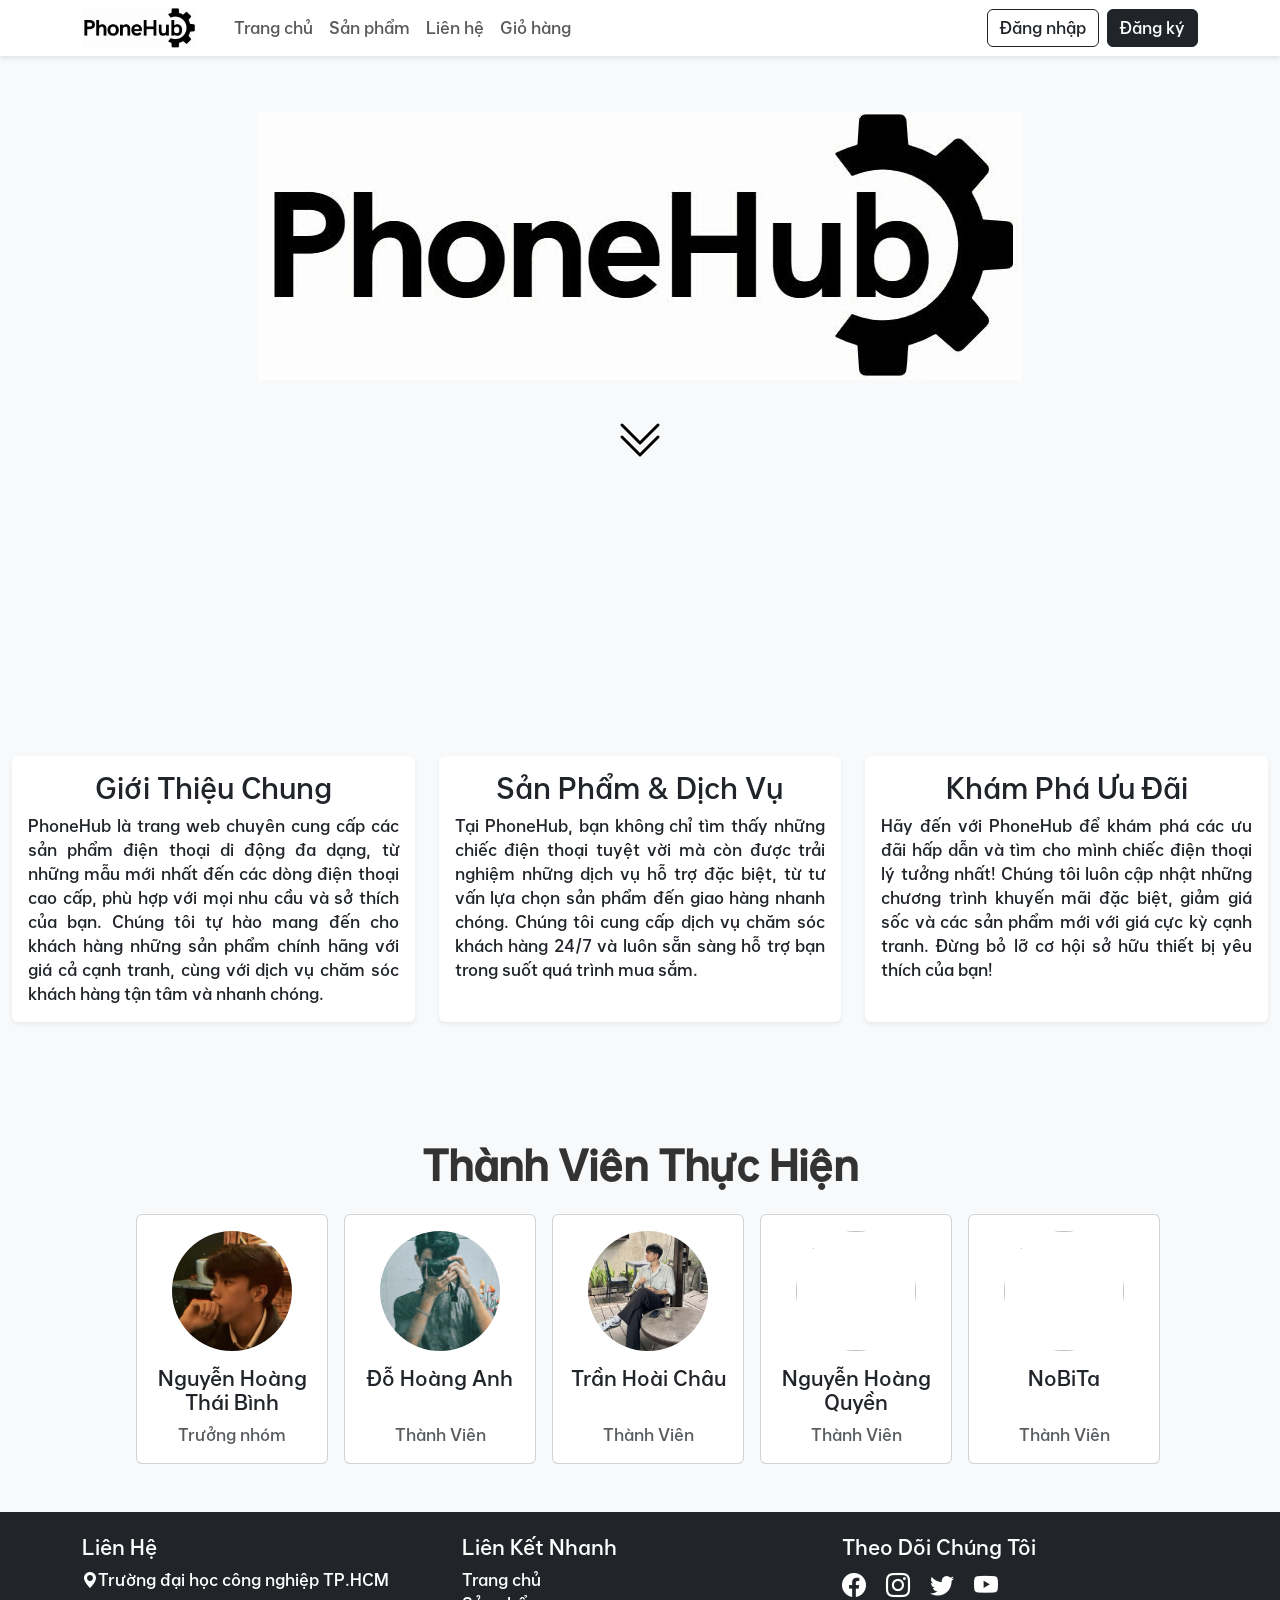
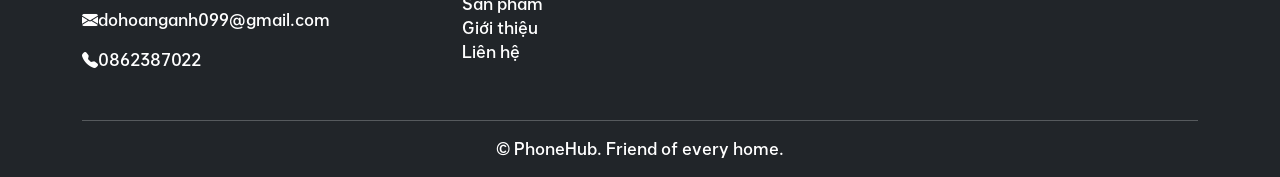
==== pages/about.html @ 8ec34dbb "about" ====
<!DOCTYPE html>
<html lang="en">
<head>
  <meta charset="UTF-8">
  <meta name="viewport" content="width=device-width, initial-scale=1.0">
  <link rel="stylesheet" href="../assets/css/bootstrap.css">
  <link rel="stylesheet" href="../assets/css/bootstrap.min.css">
  <link href="https://cdn.jsdelivr.net/npm/bootstrap-icons@1.10.5/font/bootstrap-icons.css" rel="stylesheet">
  <title>PhoneHub</title>
  <style>
  

    .logo {
      width: 100px;
    }

    .main-content {
      display: flex;
      flex-direction: column;
      align-items: center;
      justify-content: center;
    }

    .phone-icon {
      max-width: 100%;
      height: auto;
      animation: riseUp 0.8s ease-out forwards;
    }

    .j {
      margin-bottom: 15rem;
      margin-top: 4rem;
    }

    @keyframes riseUp {
      0% {
        transform: translateY(30px);
        opacity: 0;
      }
      100% {
        transform: translateY(0);
        opacity: 1;
      }
    }

    @keyframes bounce {
      0%, 100% {
        transform: translateY(0);
      }
      50% {
        transform: translateY(10px);
      }
    }
    .scroll-down-arrow {
      text-align: center;
      font-size: 3rem;
      color: #000;
      animation: bounce 2s infinite, arrowPulse 1.5s ease-out infinite;
      margin-top: 1rem;
      cursor: pointer;
    }

    .scroll-down-arrow svg {
      width: 48px;
      height: 48px;
      transition: transform 0.3s ease-in-out;
    }


    .scroll-down-arrow.hide {
      display: none;
    }

    .text-justify {
      text-align: justify;
    }
    @font-face {
        font-family: "OPPOSans-VN-Medium";
        src: url("/assets/fonts/OPPOSans-VN-Medium.otf") format("opentype");
      }

      body {
        background-color: #f8f9fa;
        color: #333;
        font-family: "OPPOSans-VN-Medium", sans-serif;
      }
      .navbar {
        background-color: #fff;
        box-shadow: 0 2px 5px rgba(0, 0, 0, 0.1);
      }
      .cart-table img {
        width: 50px;
        height: 50px;
        object-fit: cover;
        margin-right: 10px;
      }
      .quantity-control {
        display: flex;
        align-items: center;
        gap: 5px;
      }
  </style>
</head>
<body>
   <!-- Navbar -->
   <nav class="navbar navbar-expand-lg fixed-top">
    <div class="container">
      <div class="nav-logo">
        <img
          src="/assets/images/index_img/logo_3.jpg"
          alt=""
          style="height: 40px; margin-right: 30px"
        />
      </div>
      <button
        class="navbar-toggler"
        type="button"
        data-bs-toggle="collapse"
        data-bs-target="#navbarNav"
      >
        <span class="navbar-toggler-icon"></span>
      </button>
      <div class="collapse navbar-collapse" id="navbarNav">
        <ul class="navbar-nav me-auto">
          <li class="nav-item">
            <a class="nav-link" href="#home">Trang chủ</a>
          </li>
          <li class="nav-item">
            <a class="nav-link" href="#products">Sản phẩm</a>
          </li>
          <li class="nav-item">
            <a class="nav-link" href="#contact">Liên hệ</a>
          </li>
          <li class="nav-item">
            <a class="nav-link" href="#cart">Giỏ hàng</a>
          </li>
        </ul>
        <div class="d-flex">
          <a href="#login" class="btn btn-outline-dark me-2">Đăng nhập</a>
          <a href="#register" class="btn btn-dark">Đăng ký</a>
        </div>
      </div>
    </div>
  </nav>
  <!-- Main content -->
  <div class="j">
    <div class="container-fluid main-content mt-5 pt-lg-5 ">
      <img src="../assets/images/login_re/z6409560198450_79aa8f64002ce1b005a5c7f999adcd0d.jpg" alt="" class="phone-icon">
      <div class="scroll-down-arrow" id="scrollArrow">
        <svg xmlns="http://www.w3.org/2000/svg" width="48" height="48" fill="currentColor" class="bi bi-chevron-double-down" viewBox="0 0 16 16">
          <path fill-rule="evenodd" d="M1.646 3.646a.5.5 0 0 1 .708 0L8 9.293l5.646-5.647a.5.5 0 0 1 .708.708l-6 6a.5.5 0 0 1-.708 0l-6-6a.5.5 0 0 1 0-.708z"/>
          <path fill-rule="evenodd" d="M1.646 7.646a.5.5 0 0 1 .708 0L8 13.293l5.646-5.647a.5.5 0 0 1 .708.708l-6 6a.5.5 0 0 1-.708 0l-6-6a.5.5 0 0 1 0-.708z"/>
        </svg>
      </div>
    </div>
  </div>
  <!-- nd -->
  <div class="container-fluid mt-5 pt-lg-5">
    <div class="row">
      <!-- Cột 1 -->
      <div class="col-lg-4 col-md-6 mb-4">
        <div class="card h-100 border-0 shadow-sm">
          <div class="card-body">
            <h3 class="card-title text-center">Giới Thiệu Chung</h3>
            <p class="card-text text-justify">
              PhoneHub là trang web chuyên cung cấp các sản phẩm điện thoại di động đa dạng, từ những mẫu mới nhất đến các dòng điện thoại cao cấp, phù hợp với mọi nhu cầu và sở thích của bạn. Chúng tôi tự hào mang đến cho khách hàng những sản phẩm chính hãng với giá cả cạnh tranh, cùng với dịch vụ chăm sóc khách hàng tận tâm và nhanh chóng.
            </p>
          </div>
        </div>
      </div>

      <!-- Cột 2 -->
      <div class="col-lg-4 col-md-6 mb-4">
        <div class="card h-100 border-0 shadow-sm">
          <div class="card-body">
            <h3 class="card-title text-center">Sản Phẩm & Dịch Vụ</h3>
            <p class="card-text text-justify">
              Tại PhoneHub, bạn không chỉ tìm thấy những chiếc điện thoại tuyệt vời mà còn được trải nghiệm những dịch vụ hỗ trợ đặc biệt, từ tư vấn lựa chọn sản phẩm đến giao hàng nhanh chóng. Chúng tôi cung cấp dịch vụ chăm sóc khách hàng 24/7 và luôn sẵn sàng hỗ trợ bạn trong suốt quá trình mua sắm.
            </p>
          </div>
        </div>
      </div>

      <!-- Cột 3 -->
      <div class="col-lg-4 col-md-6 mb-4">
        <div class="card h-100 border-0 shadow-sm">
          <div class="card-body">
            <h3 class="card-title text-center">Khám Phá Ưu Đãi</h3>
            <p class="card-text text-justify">
              Hãy đến với PhoneHub để khám phá các ưu đãi hấp dẫn và tìm cho mình chiếc điện thoại lý tưởng nhất! Chúng tôi luôn cập nhật những chương trình khuyến mãi đặc biệt, giảm giá sốc và các sản phẩm mới với giá cực kỳ cạnh tranh. Đừng bỏ lỡ cơ hội sở hữu thiết bị yêu thích của bạn!
            </p>
          </div>
        </div>
      </div>
    </div>
  </div>
  <!-- Thành viên thực hiện -->
  <div class="container-fluid mt-5 pt-lg-5">
    <div class="card-title">
      <h1 class="text-center fw-bold">Thành Viên Thực Hiện</h1>
    </div>
    <div class="row-cols-5 d-flex justify-content-center mt-4">
      <div class="card text-center g-3 ms-3" style="width: 12rem;">
        <img src="../assets/images/about/Screenshot 2025-04-13 234336.png" class="card-img-top rounded-circle mx-auto mt-3 ml-4" alt="Ảnh thành viên" style="width: 120px; height: 120px; object-fit: cover;">
        <div class="card-body">
          <h5 class="card-title">Nguyễn Hoàng Thái Bình</h5>
          <p class="card-text text-muted">Trưởng nhóm</p>
        </div>
      </div>
      <div class="card text-center g-3 ms-3" style="width: 12rem;">
        <img src="../assets/images/about/z6502303435304_b4539070106885488aa21a14ff4f22b6.jpg" class="card-img-top rounded-circle mx-auto mt-3" alt="Ảnh thành viên" style="width: 120px; height: 120px; object-fit: cover;">
        <div class="card-body">
          <h5 class="card-title">Đỗ Hoàng Anh</h5>
          <p class="card-text text-muted" style="margin-top: 32px;">Thành Viên</p>
        </div>
      </div>
      <div class="card text-center g-3 ms-3" style="width: 12rem;">
        <img src="../assets/images/about/image.png" class="card-img-top rounded-circle mx-auto mt-3" alt="Ảnh thành viên" style="width: 120px; height: 120px; object-fit: cover;">
        <div class="card-body">
          <h5 class="card-title">Trần Hoài Châu</h5>
          <p class="card-text text-muted" style="margin-top: 32px;">Thành Viên</p>
        </div>
      </div>
      <div class="card text-center g-3 ms-3" style="width: 12rem;">
        <img src="https://via.placeholder.com/150" class="card-img-top rounded-circle mx-auto mt-3" alt="" style="width: 120px; height: 120px; object-fit: cover;">
        <div class="card-body">
          <h5 class="card-title">Nguyễn Hoàng Quyền</h5>
          <p class="card-text text-muted">Thành Viên</p>
        </div>
      </div>
      <div class="card text-center g-3 ms-3" style="width: 12rem;">
        <img src="https://via.placeholder.com/150" class="card-img-top rounded-circle mx-auto mt-3" alt="" style="width: 120px; height: 120px; object-fit: cover;">
        <div class="card-body">
          <h5 class="card-title">NoBiTa</h5>
          <p class="card-text text-muted" style="margin-top: 32px;">Thành Viên</p>
        </div>
      </div>
    </div>
  </div>

  <!-- Script để ẩn/hiện mũi tên khi scroll -->
  <script>
    const scrollArrow = document.getElementById("scrollArrow");

    window.addEventListener("scroll", () => {
      if (window.scrollY > 50) {
        scrollArrow.classList.add("hide");
      } else {
        scrollArrow.classList.remove("hide");
      }
    });
  </script>
  <!-- Footer -->
<footer class="bg-dark text-white mt-5 pt-4 pb-3">
  <div class="container">
    <div class="row">
      <!-- Liên hệ -->
      <div class="col-md-4 mb-3">
        <h5>Liên Hệ</h5>
        <p><i class="bi bi-geo-alt-fill"></i>Trường đại học công nghiệp TP.HCM</p>
        <p><i class="bi bi-envelope-fill"></i>dohoanganh099@gmail.com</p>
        <p><i class="bi bi-telephone-fill"></i>0862387022</p>
      </div>

      <!-- Liên kết nhanh -->
      <div class="col-md-4 mb-3">
        <h5>Liên Kết Nhanh</h5>
        <ul class="list-unstyled">
          <li><a href="#" class="text-white text-decoration-none">Trang chủ</a></li>
          <li><a href="#" class="text-white text-decoration-none">Sản phẩm</a></li>
          <li><a href="#" class="text-white text-decoration-none">Giới thiệu</a></li>
          <li><a href="#" class="text-white text-decoration-none">Liên hệ</a></li>
        </ul>
      </div>

      <!-- Mạng xã hội -->
      <div class="col-md-4 mb-3">
        <h5>Theo Dõi Chúng Tôi</h5>
        <a href="#" class="text-white me-3 fs-4"><i class="bi bi-facebook"></i></a>
        <a href="#" class="text-white me-3 fs-4"><i class="bi bi-instagram"></i></a>
        <a href="#" class="text-white me-3 fs-4"><i class="bi bi-twitter"></i></a>
        <a href="#" class="text-white fs-4"><i class="bi bi-youtube"></i></a>
      </div>
    </div>

    <hr class="border-light">

    <div class="text-center">
      &copy; PhoneHub. Friend of every home.
    </div>
  </div>
</footer>

 
</body>
</html>
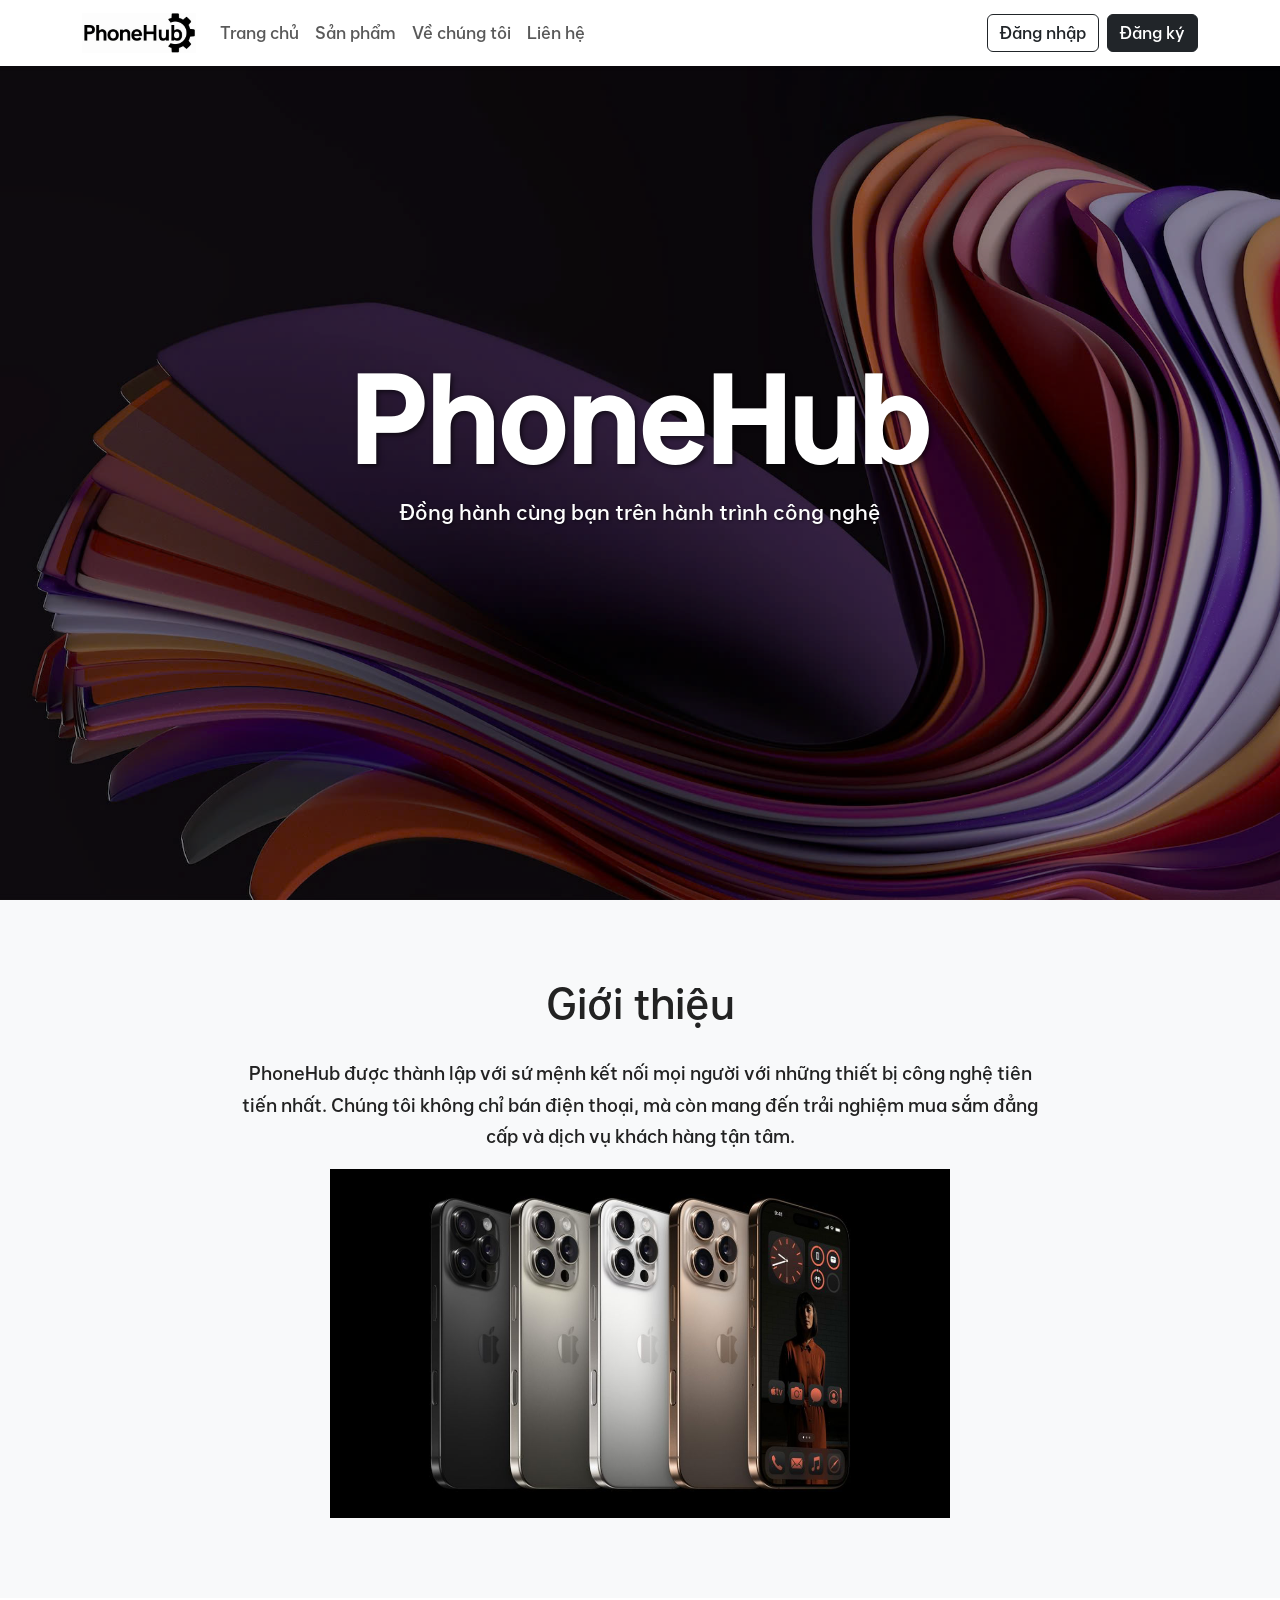
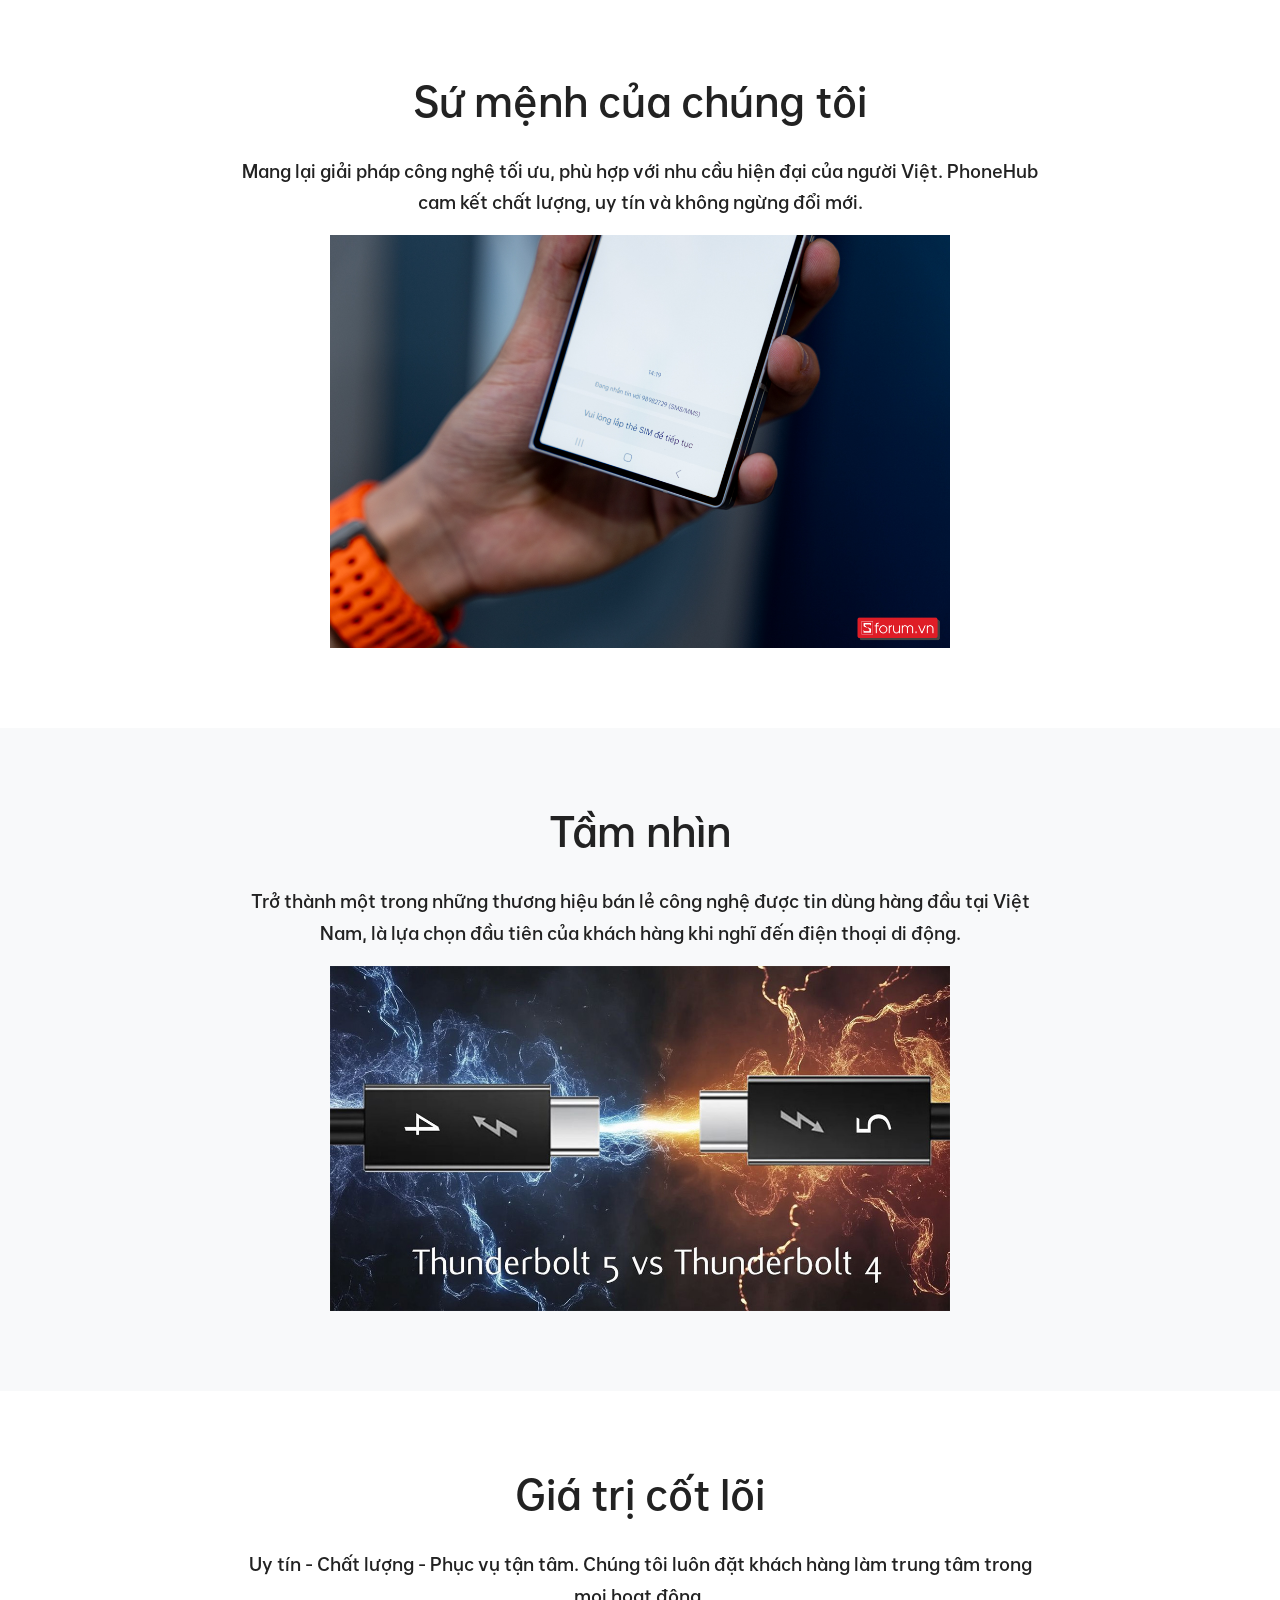
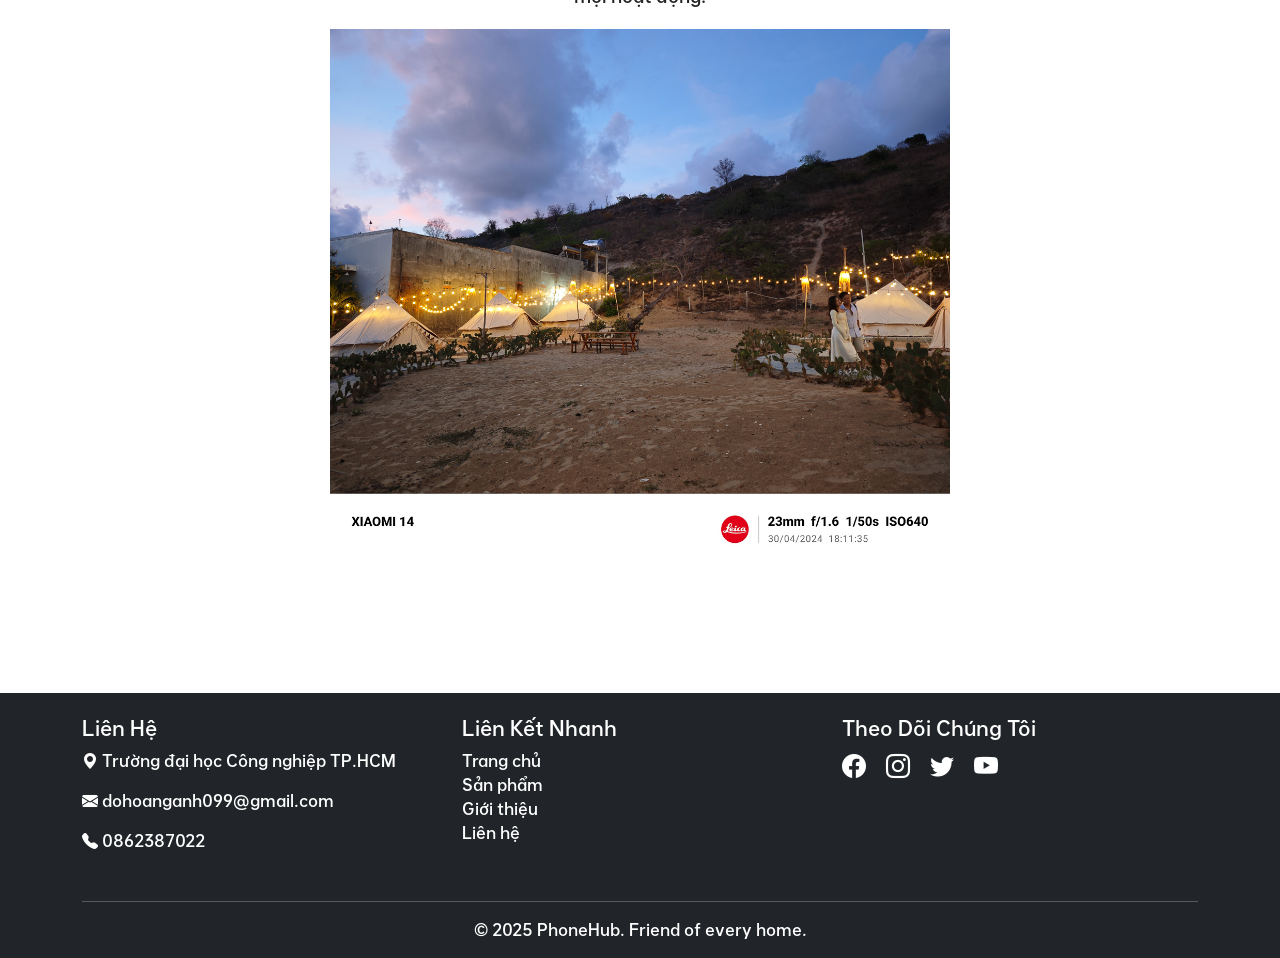
==== commit 69dbff44: "about" ====
--- a/pages/about.html
+++ b/pages/about.html
@@ -1,296 +1,175 @@
 <!DOCTYPE html>
 <html lang="en">
-<head>
-  <meta charset="UTF-8">
-  <meta name="viewport" content="width=device-width, initial-scale=1.0">
-  <link rel="stylesheet" href="../assets/css/bootstrap.css">
-  <link rel="stylesheet" href="../assets/css/bootstrap.min.css">
-  <link href="https://cdn.jsdelivr.net/npm/bootstrap-icons@1.10.5/font/bootstrap-icons.css" rel="stylesheet">
-  <title>PhoneHub</title>
-  <style>
-  
-
-    .logo {
-      width: 100px;
-    }
-
-    .main-content {
-      display: flex;
-      flex-direction: column;
-      align-items: center;
-      justify-content: center;
-    }
-
-    .phone-icon {
-      max-width: 100%;
-      height: auto;
-      animation: riseUp 0.8s ease-out forwards;
-    }
-
-    .j {
-      margin-bottom: 15rem;
-      margin-top: 4rem;
-    }
-
-    @keyframes riseUp {
-      0% {
-        transform: translateY(30px);
-        opacity: 0;
-      }
-      100% {
-        transform: translateY(0);
-        opacity: 1;
-      }
-    }
-
-    @keyframes bounce {
-      0%, 100% {
-        transform: translateY(0);
-      }
-      50% {
-        transform: translateY(10px);
-      }
-    }
-    .scroll-down-arrow {
-      text-align: center;
-      font-size: 3rem;
-      color: #000;
-      animation: bounce 2s infinite, arrowPulse 1.5s ease-out infinite;
-      margin-top: 1rem;
-      cursor: pointer;
-    }
-
-    .scroll-down-arrow svg {
-      width: 48px;
-      height: 48px;
-      transition: transform 0.3s ease-in-out;
-    }
-
-
-    .scroll-down-arrow.hide {
-      display: none;
-    }
-
-    .text-justify {
-      text-align: justify;
-    }
-    @font-face {
+  <head>
+    <meta charset="UTF-8" />
+    <meta name="viewport" content="width=device-width, initial-scale=1.0" />
+    <link rel="stylesheet" href="../assets/css/bootstrap.min.css" />
+    <link
+      href="https://cdn.jsdelivr.net/npm/bootstrap-icons@1.10.5/font/bootstrap-icons.css"
+      rel="stylesheet"
+    />
+    <title>Về Chúng Tôi - PhoneHub</title>
+    <style>
+      @font-face {
         font-family: "OPPOSans-VN-Medium";
         src: url("/assets/fonts/OPPOSans-VN-Medium.otf") format("opentype");
       }
-
       body {
-        background-color: #f8f9fa;
-        color: #333;
         font-family: "OPPOSans-VN-Medium", sans-serif;
+        background-color: #fff;
+        color: #222;
       }
-      .navbar {
-        background-color: #fff;
-        box-shadow: 0 2px 5px rgba(0, 0, 0, 0.1);
-      }
-      .cart-table img {
-        width: 50px;
-        height: 50px;
-        object-fit: cover;
-        margin-right: 10px;
-      }
-      .quantity-control {
+      .hero-section {
+        background-image: url("../assets/images/login_re/z6505726226522_02dcfaef689a0831aa28a4a371912623.jpg");
+        background-size: cover;
+        background-position: center;
+        height: 100vh;
         display: flex;
         align-items: center;
-        gap: 5px;
+        justify-content: center;
+        color: white;
+        text-align: center;
+        position: relative;
       }
-  </style>
-</head>
-<body>
-   <!-- Navbar -->
-   <nav class="navbar navbar-expand-lg fixed-top">
-    <div class="container">
-      <div class="nav-logo">
-        <img
-          src="/assets/images/index_img/logo_3.jpg"
-          alt=""
-          style="height: 40px; margin-right: 30px"
-        />
-      </div>
-      <button
-        class="navbar-toggler"
-        type="button"
-        data-bs-toggle="collapse"
-        data-bs-target="#navbarNav"
-      >
-        <span class="navbar-toggler-icon"></span>
-      </button>
-      <div class="collapse navbar-collapse" id="navbarNav">
-        <ul class="navbar-nav me-auto">
-          <li class="nav-item">
-            <a class="nav-link" href="#home">Trang chủ</a>
-          </li>
-          <li class="nav-item">
-            <a class="nav-link" href="#products">Sản phẩm</a>
-          </li>
-          <li class="nav-item">
-            <a class="nav-link" href="#contact">Liên hệ</a>
-          </li>
-          <li class="nav-item">
-            <a class="nav-link" href="#cart">Giỏ hàng</a>
-          </li>
-        </ul>
-        <div class="d-flex">
-          <a href="#login" class="btn btn-outline-dark me-2">Đăng nhập</a>
-          <a href="#register" class="btn btn-dark">Đăng ký</a>
-        </div>
-      </div>
-    </div>
-  </nav>
-  <!-- Main content -->
-  <div class="j">
-    <div class="container-fluid main-content mt-5 pt-lg-5 ">
-      <img src="../assets/images/login_re/z6409560198450_79aa8f64002ce1b005a5c7f999adcd0d.jpg" alt="" class="phone-icon">
-      <div class="scroll-down-arrow" id="scrollArrow">
-        <svg xmlns="http://www.w3.org/2000/svg" width="48" height="48" fill="currentColor" class="bi bi-chevron-double-down" viewBox="0 0 16 16">
-          <path fill-rule="evenodd" d="M1.646 3.646a.5.5 0 0 1 .708 0L8 9.293l5.646-5.647a.5.5 0 0 1 .708.708l-6 6a.5.5 0 0 1-.708 0l-6-6a.5.5 0 0 1 0-.708z"/>
-          <path fill-rule="evenodd" d="M1.646 7.646a.5.5 0 0 1 .708 0L8 13.293l5.646-5.647a.5.5 0 0 1 .708.708l-6 6a.5.5 0 0 1-.708 0l-6-6a.5.5 0 0 1 0-.708z"/>
-        </svg>
-      </div>
-    </div>
-  </div>
-  <!-- nd -->
-  <div class="container-fluid mt-5 pt-lg-5">
-    <div class="row">
-      <!-- Cột 1 -->
-      <div class="col-lg-4 col-md-6 mb-4">
-        <div class="card h-100 border-0 shadow-sm">
-          <div class="card-body">
-            <h3 class="card-title text-center">Giới Thiệu Chung</h3>
-            <p class="card-text text-justify">
-              PhoneHub là trang web chuyên cung cấp các sản phẩm điện thoại di động đa dạng, từ những mẫu mới nhất đến các dòng điện thoại cao cấp, phù hợp với mọi nhu cầu và sở thích của bạn. Chúng tôi tự hào mang đến cho khách hàng những sản phẩm chính hãng với giá cả cạnh tranh, cùng với dịch vụ chăm sóc khách hàng tận tâm và nhanh chóng.
-            </p>
+      .hero-section::after {
+        content: "";
+        position: absolute;
+        inset: 0;
+        background: rgba(0, 0, 0, 0.4);
+      }
+      .hero-content {
+        position: relative;
+        z-index: 1;
+      }
+      .hero-content h1 {
+        font-size: 7rem;
+        font-weight: bold;
+        text-shadow: 2px 2px 5px rgba(0, 0, 0, 0.6); 
+      }
+      .hero-content p {
+    font-size: 1.25rem;
+    text-shadow: 1px 1px 3px rgba(0, 0, 0, 0.5); 
+        }
+      .section {
+        padding: 80px 20px;
+        text-align: center;
+      }
+      .section h2 {
+        font-size: 2.5rem;
+        margin-bottom: 30px;
+      }
+      .section p {
+        max-width: 800px;
+        margin: 0 auto;
+        font-size: 1.1rem;
+        line-height: 1.8;
+      }
+    </style>
+  </head>
+  <body>
+    <!-- Navbar -->
+    <nav class="navbar navbar-expand-lg fixed-top bg-white shadow-sm">
+      <div class="container">
+        <a class="navbar-brand" href="#">
+          <img src="/assets/images/index_img/logo_3.jpg" alt="PhoneHub" height="40" />
+        </a>
+        <button class="navbar-toggler" type="button" data-bs-toggle="collapse" data-bs-target="#navbarNav">
+          <span class="navbar-toggler-icon"></span>
+        </button>
+        <div class="collapse navbar-collapse" id="navbarNav">
+          <ul class="navbar-nav me-auto">
+            <li class="nav-item"><a class="nav-link" href="index.html">Trang chủ</a></li>
+            <li class="nav-item"><a class="nav-link" href="products.html">Sản phẩm</a></li>
+            <li class="nav-item"><a class="nav-link" href="about.html">Về chúng tôi</a></li>
+            <li class="nav-item"><a class="nav-link" href="contact.html">Liên hệ</a></li>
+          </ul>
+          <div class="d-flex">
+            <a href="#login" class="btn btn-outline-dark me-2">Đăng nhập</a>
+            <a href="#register" class="btn btn-dark">Đăng ký</a>
           </div>
         </div>
       </div>
+    </nav>
 
-      <!-- Cột 2 -->
-      <div class="col-lg-4 col-md-6 mb-4">
-        <div class="card h-100 border-0 shadow-sm">
-          <div class="card-body">
-            <h3 class="card-title text-center">Sản Phẩm & Dịch Vụ</h3>
-            <p class="card-text text-justify">
-              Tại PhoneHub, bạn không chỉ tìm thấy những chiếc điện thoại tuyệt vời mà còn được trải nghiệm những dịch vụ hỗ trợ đặc biệt, từ tư vấn lựa chọn sản phẩm đến giao hàng nhanh chóng. Chúng tôi cung cấp dịch vụ chăm sóc khách hàng 24/7 và luôn sẵn sàng hỗ trợ bạn trong suốt quá trình mua sắm.
-            </p>
+    <!-- Hero Banner -->
+    <section class="hero-section">
+      <div class="hero-content">
+        <h1>PhoneHub</h1>
+        <p>Đồng hành cùng bạn trên hành trình công nghệ</p>
+      </div>
+    </section>
+
+    <!-- Giới thiệu -->
+    <section class="section bg-light" style=" background-color:white">
+      <h2>Giới thiệu</h2>
+      <p>
+        PhoneHub được thành lập với sứ mệnh kết nối mọi người với những thiết bị công nghệ tiên tiến nhất. 
+        Chúng tôi không chỉ bán điện thoại, mà còn mang đến trải nghiệm mua sắm đẳng cấp và dịch vụ khách hàng tận tâm.
+      </p>
+      <img class="img-fluid mt-3" src="../assets/images/news/1/review-iphone-16-pro-max-bg.jpg" alt="" style="height: fit-content; width: 50%;">
+    </section>
+
+    <!-- Sứ mệnh -->
+    <section class="section">
+      <h2>Sứ mệnh của chúng tôi</h2>
+      <p>
+        Mang lại giải pháp công nghệ tối ưu, phù hợp với nhu cầu hiện đại của người Việt. 
+        PhoneHub cam kết chất lượng, uy tín và không ngừng đổi mới.
+      </p>
+      <img class="img-fluid mt-3" src="../assets/images/news/2/samsung-galaxy-fold6-22.jpg" alt="" style="height: fit-content; width: 50%;">
+    </section>
+
+    <!-- Tầm nhìn -->
+    <section class="section bg-light">
+      <h2>Tầm nhìn</h2>
+      <p>
+        Trở thành một trong những thương hiệu bán lẻ công nghệ được tin dùng hàng đầu tại Việt Nam, 
+        là lựa chọn đầu tiên của khách hàng khi nghĩ đến điện thoại di động.
+      </p>
+      <img class="img-fluid mt-3" src="../assets/images/news/moi1.jpg" alt="" style="height: fit-content; width: 50%;">
+    </section>
+
+    <!-- Giá trị cốt lõi -->
+    <section class="section">
+      <h2>Giá trị cốt lõi</h2>
+      <p>
+        Uy tín - Chất lượng - Phục vụ tận tâm. Chúng tôi luôn đặt khách hàng làm trung tâm trong mọi hoạt động.
+      </p>
+      <img class="img-fluid mt-3" src="../assets/images/news/6/4.jpg" alt="" style="height: fit-content; width: 50%;">
+    </section>
+
+    <!-- Footer -->
+    <footer class="bg-dark text-white mt-5 pt-4 pb-3">
+      <div class="container">
+        <div class="row">
+          <div class="col-md-4 mb-3">
+            <h5>Liên Hệ</h5>
+            <p><i class="bi bi-geo-alt-fill"></i> Trường đại học Công nghiệp TP.HCM</p>
+            <p><i class="bi bi-envelope-fill"></i> dohoanganh099@gmail.com</p>
+            <p><i class="bi bi-telephone-fill"></i> 0862387022</p>
+          </div>
+          <div class="col-md-4 mb-3">
+            <h5>Liên Kết Nhanh</h5>
+            <ul class="list-unstyled">
+              <li><a href="#" class="text-white text-decoration-none">Trang chủ</a></li>
+              <li><a href="#" class="text-white text-decoration-none">Sản phẩm</a></li>
+              <li><a href="#" class="text-white text-decoration-none">Giới thiệu</a></li>
+              <li><a href="#" class="text-white text-decoration-none">Liên hệ</a></li>
+            </ul>
+          </div>
+          <div class="col-md-4 mb-3">
+            <h5>Theo Dõi Chúng Tôi</h5>
+            <a href="#" class="text-white me-3 fs-4"><i class="bi bi-facebook"></i></a>
+            <a href="#" class="text-white me-3 fs-4"><i class="bi bi-instagram"></i></a>
+            <a href="#" class="text-white me-3 fs-4"><i class="bi bi-twitter"></i></a>
+            <a href="#" class="text-white fs-4"><i class="bi bi-youtube"></i></a>
           </div>
         </div>
+        <hr class="border-light" />
+        <div class="text-center">&copy; 2025 PhoneHub. Friend of every home.</div>
       </div>
+    </footer>
 
-      <!-- Cột 3 -->
-      <div class="col-lg-4 col-md-6 mb-4">
-        <div class="card h-100 border-0 shadow-sm">
-          <div class="card-body">
-            <h3 class="card-title text-center">Khám Phá Ưu Đãi</h3>
-            <p class="card-text text-justify">
-              Hãy đến với PhoneHub để khám phá các ưu đãi hấp dẫn và tìm cho mình chiếc điện thoại lý tưởng nhất! Chúng tôi luôn cập nhật những chương trình khuyến mãi đặc biệt, giảm giá sốc và các sản phẩm mới với giá cực kỳ cạnh tranh. Đừng bỏ lỡ cơ hội sở hữu thiết bị yêu thích của bạn!
-            </p>
-          </div>
-        </div>
-      </div>
-    </div>
-  </div>
-  <!-- Thành viên thực hiện -->
-  <div class="container-fluid mt-5 pt-lg-5">
-    <div class="card-title">
-      <h1 class="text-center fw-bold">Thành Viên Thực Hiện</h1>
-    </div>
-    <div class="row-cols-5 d-flex justify-content-center mt-4">
-      <div class="card text-center g-3 ms-3" style="width: 12rem;">
-        <img src="../assets/images/about/Screenshot 2025-04-13 234336.png" class="card-img-top rounded-circle mx-auto mt-3 ml-4" alt="Ảnh thành viên" style="width: 120px; height: 120px; object-fit: cover;">
-        <div class="card-body">
-          <h5 class="card-title">Nguyễn Hoàng Thái Bình</h5>
-          <p class="card-text text-muted">Trưởng nhóm</p>
-        </div>
-      </div>
-      <div class="card text-center g-3 ms-3" style="width: 12rem;">
-        <img src="../assets/images/about/z6502303435304_b4539070106885488aa21a14ff4f22b6.jpg" class="card-img-top rounded-circle mx-auto mt-3" alt="Ảnh thành viên" style="width: 120px; height: 120px; object-fit: cover;">
-        <div class="card-body">
-          <h5 class="card-title">Đỗ Hoàng Anh</h5>
-          <p class="card-text text-muted" style="margin-top: 32px;">Thành Viên</p>
-        </div>
-      </div>
-      <div class="card text-center g-3 ms-3" style="width: 12rem;">
-        <img src="../assets/images/about/image.png" class="card-img-top rounded-circle mx-auto mt-3" alt="Ảnh thành viên" style="width: 120px; height: 120px; object-fit: cover;">
-        <div class="card-body">
-          <h5 class="card-title">Trần Hoài Châu</h5>
-          <p class="card-text text-muted" style="margin-top: 32px;">Thành Viên</p>
-        </div>
-      </div>
-      <div class="card text-center g-3 ms-3" style="width: 12rem;">
-        <img src="https://via.placeholder.com/150" class="card-img-top rounded-circle mx-auto mt-3" alt="" style="width: 120px; height: 120px; object-fit: cover;">
-        <div class="card-body">
-          <h5 class="card-title">Nguyễn Hoàng Quyền</h5>
-          <p class="card-text text-muted">Thành Viên</p>
-        </div>
-      </div>
-      <div class="card text-center g-3 ms-3" style="width: 12rem;">
-        <img src="https://via.placeholder.com/150" class="card-img-top rounded-circle mx-auto mt-3" alt="" style="width: 120px; height: 120px; object-fit: cover;">
-        <div class="card-body">
-          <h5 class="card-title">NoBiTa</h5>
-          <p class="card-text text-muted" style="margin-top: 32px;">Thành Viên</p>
-        </div>
-      </div>
-    </div>
-  </div>
-
-  <!-- Script để ẩn/hiện mũi tên khi scroll -->
-  <script>
-    const scrollArrow = document.getElementById("scrollArrow");
-
-    window.addEventListener("scroll", () => {
-      if (window.scrollY > 50) {
-        scrollArrow.classList.add("hide");
-      } else {
-        scrollArrow.classList.remove("hide");
-      }
-    });
-  </script>
-  <!-- Footer -->
-<footer class="bg-dark text-white mt-5 pt-4 pb-3">
-  <div class="container">
-    <div class="row">
-      <!-- Liên hệ -->
-      <div class="col-md-4 mb-3">
-        <h5>Liên Hệ</h5>
-        <p><i class="bi bi-geo-alt-fill"></i>Trường đại học công nghiệp TP.HCM</p>
-        <p><i class="bi bi-envelope-fill"></i>dohoanganh099@gmail.com</p>
-        <p><i class="bi bi-telephone-fill"></i>0862387022</p>
-      </div>
-
-      <!-- Liên kết nhanh -->
-      <div class="col-md-4 mb-3">
-        <h5>Liên Kết Nhanh</h5>
-        <ul class="list-unstyled">
-          <li><a href="#" class="text-white text-decoration-none">Trang chủ</a></li>
-          <li><a href="#" class="text-white text-decoration-none">Sản phẩm</a></li>
-          <li><a href="#" class="text-white text-decoration-none">Giới thiệu</a></li>
-          <li><a href="#" class="text-white text-decoration-none">Liên hệ</a></li>
-        </ul>
-      </div>
-
-      <!-- Mạng xã hội -->
-      <div class="col-md-4 mb-3">
-        <h5>Theo Dõi Chúng Tôi</h5>
-        <a href="#" class="text-white me-3 fs-4"><i class="bi bi-facebook"></i></a>
-        <a href="#" class="text-white me-3 fs-4"><i class="bi bi-instagram"></i></a>
-        <a href="#" class="text-white me-3 fs-4"><i class="bi bi-twitter"></i></a>
-        <a href="#" class="text-white fs-4"><i class="bi bi-youtube"></i></a>
-      </div>
-    </div>
-
-    <hr class="border-light">
-
-    <div class="text-center">
-      &copy; PhoneHub. Friend of every home.
-    </div>
-  </div>
-</footer>
-
- 
-</body>
+    <script src="../assets/js/bootstrap.bundle.min.js"></script>
+  </body>
 </html>
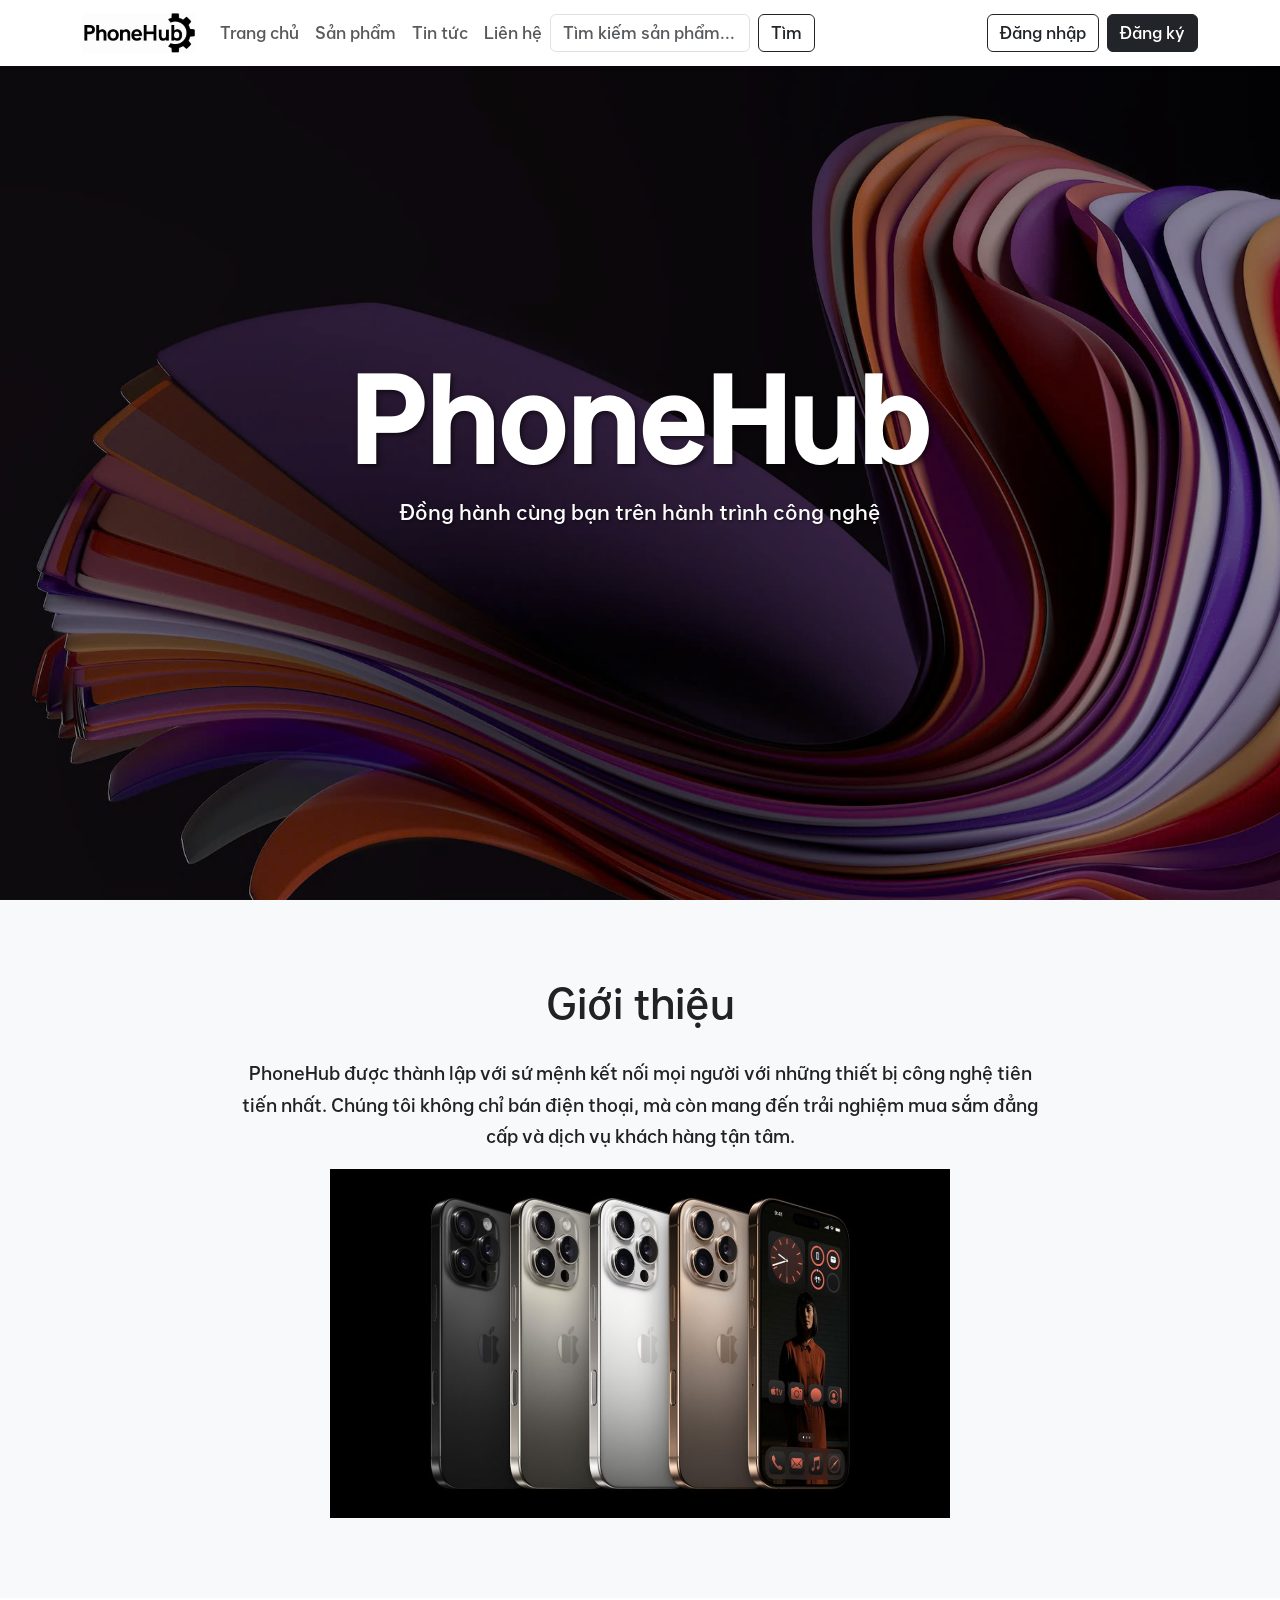
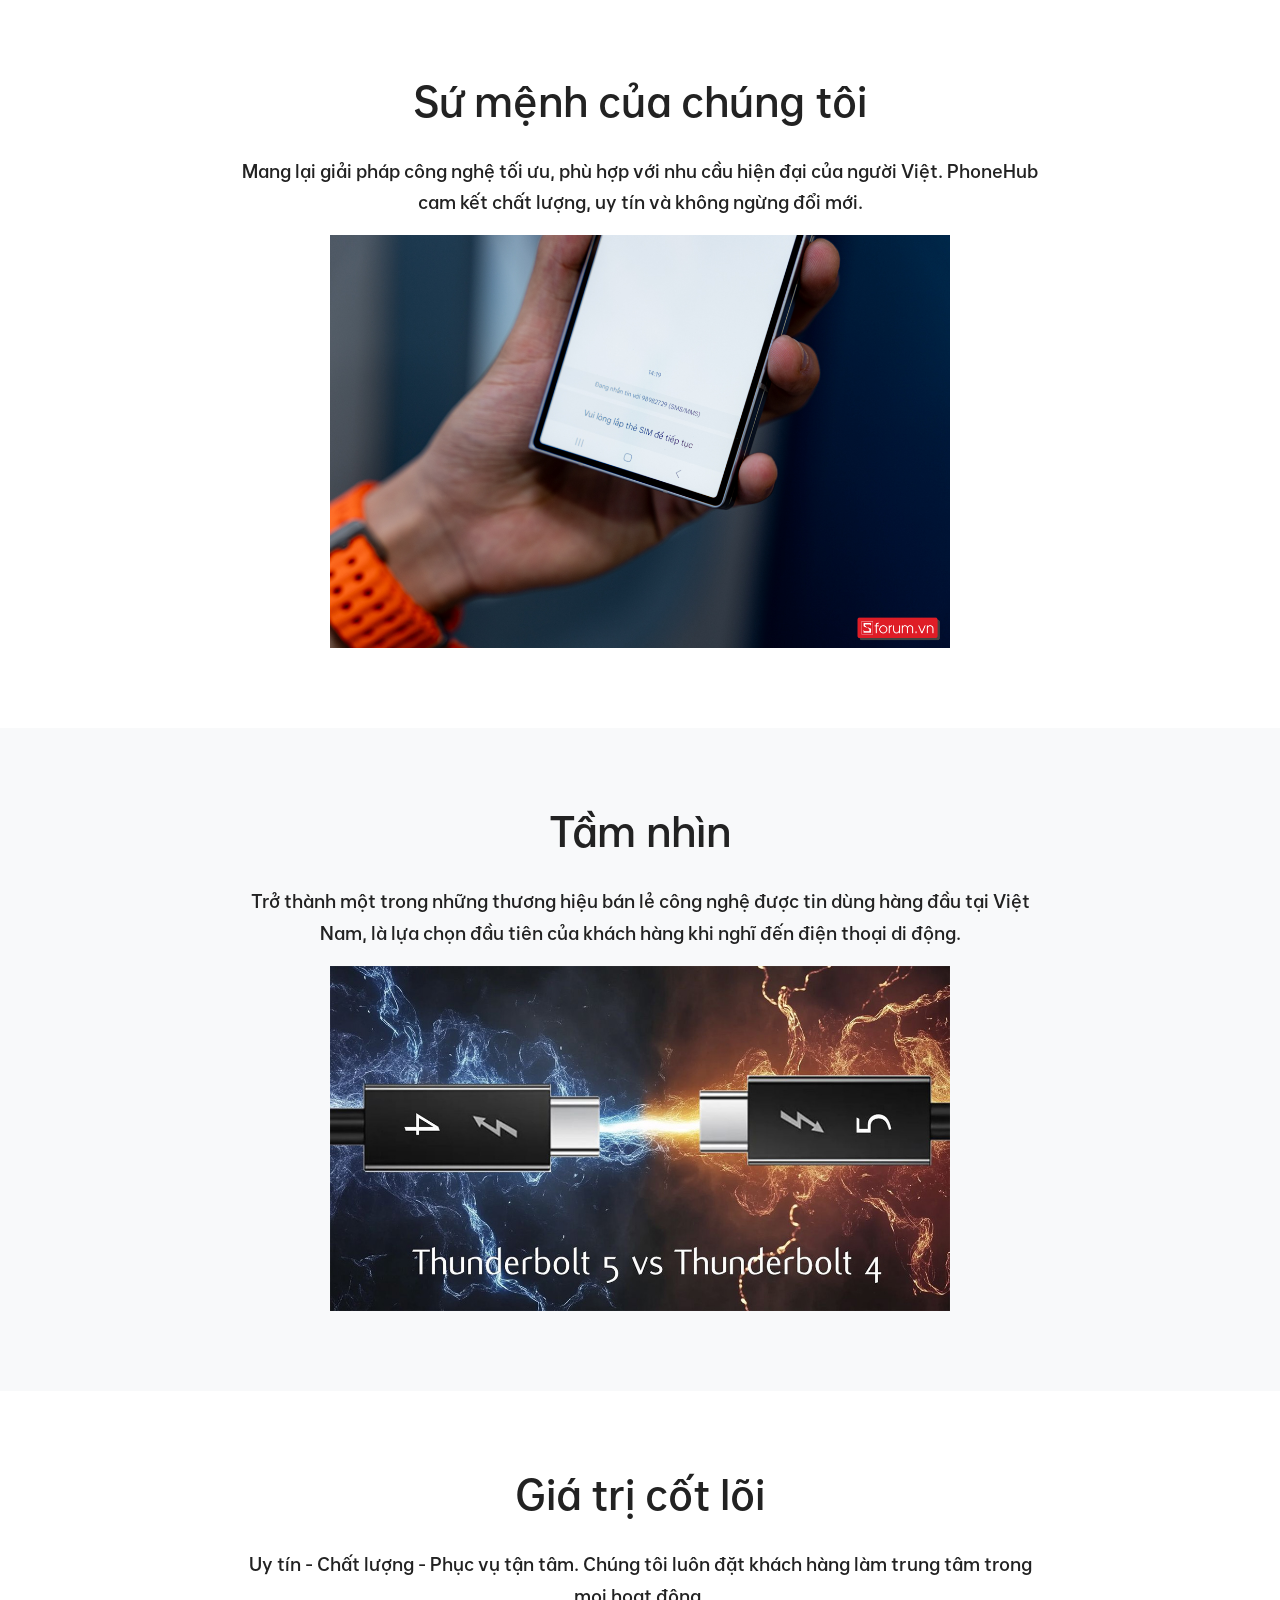
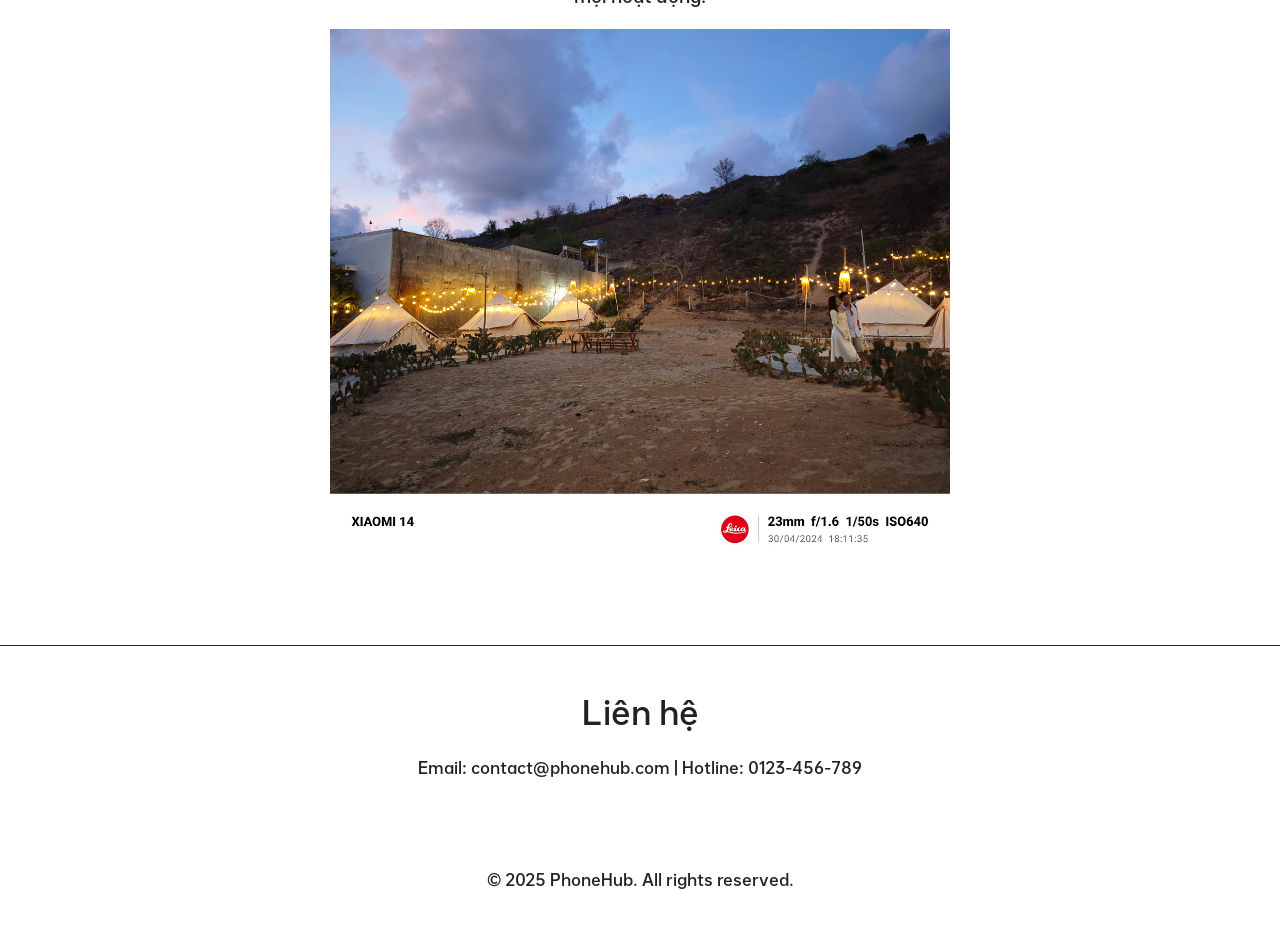
==== commit eaa6f709: "m" ====
--- a/pages/about.html
+++ b/pages/about.html
@@ -44,12 +44,12 @@
       .hero-content h1 {
         font-size: 7rem;
         font-weight: bold;
-        text-shadow: 2px 2px 5px rgba(0, 0, 0, 0.6); 
+        text-shadow: 2px 2px 5px rgba(0, 0, 0, 0.6);
       }
       .hero-content p {
-    font-size: 1.25rem;
-    text-shadow: 1px 1px 3px rgba(0, 0, 0, 0.5); 
-        }
+        font-size: 1.25rem;
+        text-shadow: 1px 1px 3px rgba(0, 0, 0, 0.5);
+      }
       .section {
         padding: 80px 20px;
         text-align: center;
@@ -71,17 +71,44 @@
     <nav class="navbar navbar-expand-lg fixed-top bg-white shadow-sm">
       <div class="container">
         <a class="navbar-brand" href="#">
-          <img src="/assets/images/index_img/logo_3.jpg" alt="PhoneHub" height="40" />
+          <img
+            src="/assets/images/index_img/logo_3.jpg"
+            alt="PhoneHub"
+            height="40"
+          />
         </a>
-        <button class="navbar-toggler" type="button" data-bs-toggle="collapse" data-bs-target="#navbarNav">
+        <button
+          class="navbar-toggler"
+          type="button"
+          data-bs-toggle="collapse"
+          data-bs-target="#navbarNav"
+        >
           <span class="navbar-toggler-icon"></span>
         </button>
         <div class="collapse navbar-collapse" id="navbarNav">
           <ul class="navbar-nav me-auto">
-            <li class="nav-item"><a class="nav-link" href="index.html">Trang chủ</a></li>
-            <li class="nav-item"><a class="nav-link" href="products.html">Sản phẩm</a></li>
-            <li class="nav-item"><a class="nav-link" href="about.html">Về chúng tôi</a></li>
-            <li class="nav-item"><a class="nav-link" href="contact.html">Liên hệ</a></li>
+            <li class="nav-item">
+              <a class="nav-link" href="../pages/index.html">Trang chủ</a>
+            </li>
+            <li class="nav-item">
+              <a class="nav-link" href="../pages/product.html">Sản phẩm</a>
+            </li>
+            <li class="nav-item">
+              <a class="nav-link" href="../pages/news.html">Tin tức</a>
+            </li>
+            <li class="nav-item">
+              <a class="nav-link" href="#contact">Liên hệ</a>
+            </li>
+            <li class="nav-item d-flex align-items-center">
+              <input
+                type="text"
+                id="searchInput"
+                class="form-control me-2"
+                placeholder="Tìm kiếm sản phẩm..."
+                style="width: 200px"
+              />
+              <button class="btn btn-outline-dark">Tìm</button>
+            </li>
           </ul>
           <div class="d-flex">
             <a href="#login" class="btn btn-outline-dark me-2">Đăng nhập</a>
@@ -100,46 +127,84 @@
     </section>
 
     <!-- Giới thiệu -->
-    <section class="section bg-light" style=" background-color:white">
+    <section class="section bg-light" style="background-color: white">
       <h2>Giới thiệu</h2>
       <p>
-        PhoneHub được thành lập với sứ mệnh kết nối mọi người với những thiết bị công nghệ tiên tiến nhất. 
-        Chúng tôi không chỉ bán điện thoại, mà còn mang đến trải nghiệm mua sắm đẳng cấp và dịch vụ khách hàng tận tâm.
-      </p>
-      <img class="img-fluid mt-3" src="../assets/images/news/1/review-iphone-16-pro-max-bg.jpg" alt="" style="height: fit-content; width: 50%;">
+        PhoneHub được thành lập với sứ mệnh kết nối mọi người với những thiết bị
+        công nghệ tiên tiến nhất. Chúng tôi không chỉ bán điện thoại, mà còn
+        mang đến trải nghiệm mua sắm đẳng cấp và dịch vụ khách hàng tận tâm.
+      </p>
+      <img
+        class="img-fluid mt-3"
+        src="../assets/images/news/1/review-iphone-16-pro-max-bg.jpg"
+        alt=""
+        style="height: fit-content; width: 50%"
+      />
     </section>
 
     <!-- Sứ mệnh -->
     <section class="section">
       <h2>Sứ mệnh của chúng tôi</h2>
       <p>
-        Mang lại giải pháp công nghệ tối ưu, phù hợp với nhu cầu hiện đại của người Việt. 
-        PhoneHub cam kết chất lượng, uy tín và không ngừng đổi mới.
-      </p>
-      <img class="img-fluid mt-3" src="../assets/images/news/2/samsung-galaxy-fold6-22.jpg" alt="" style="height: fit-content; width: 50%;">
+        Mang lại giải pháp công nghệ tối ưu, phù hợp với nhu cầu hiện đại của
+        người Việt. PhoneHub cam kết chất lượng, uy tín và không ngừng đổi mới.
+      </p>
+      <img
+        class="img-fluid mt-3"
+        src="../assets/images/news/2/samsung-galaxy-fold6-22.jpg"
+        alt=""
+        style="height: fit-content; width: 50%"
+      />
     </section>
 
     <!-- Tầm nhìn -->
     <section class="section bg-light">
       <h2>Tầm nhìn</h2>
       <p>
-        Trở thành một trong những thương hiệu bán lẻ công nghệ được tin dùng hàng đầu tại Việt Nam, 
-        là lựa chọn đầu tiên của khách hàng khi nghĩ đến điện thoại di động.
-      </p>
-      <img class="img-fluid mt-3" src="../assets/images/news/moi1.jpg" alt="" style="height: fit-content; width: 50%;">
+        Trở thành một trong những thương hiệu bán lẻ công nghệ được tin dùng
+        hàng đầu tại Việt Nam, là lựa chọn đầu tiên của khách hàng khi nghĩ đến
+        điện thoại di động.
+      </p>
+      <img
+        class="img-fluid mt-3"
+        src="../assets/images/news/moi1.jpg"
+        alt=""
+        style="height: fit-content; width: 50%"
+      />
     </section>
 
     <!-- Giá trị cốt lõi -->
     <section class="section">
       <h2>Giá trị cốt lõi</h2>
       <p>
-        Uy tín - Chất lượng - Phục vụ tận tâm. Chúng tôi luôn đặt khách hàng làm trung tâm trong mọi hoạt động.
-      </p>
-      <img class="img-fluid mt-3" src="../assets/images/news/6/4.jpg" alt="" style="height: fit-content; width: 50%;">
+        Uy tín - Chất lượng - Phục vụ tận tâm. Chúng tôi luôn đặt khách hàng làm
+        trung tâm trong mọi hoạt động.
+      </p>
+      <img
+        class="img-fluid mt-3"
+        src="../assets/images/news/6/4.jpg"
+        alt=""
+        style="height: fit-content; width: 50%"
+      />
     </section>
 
     <!-- Footer -->
-    <footer class="bg-dark text-white mt-5 pt-4 pb-3">
+
+    <!-- Liên hệ -->
+    <section id="contact" class="py-5 border-top border-dark">
+      <div class="container">
+        <h2 class="text-center mb-4">Liên hệ</h2>
+        <p class="text-center">
+          Email: contact@phonehub.com | Hotline: 0123-456-789
+        </p>
+      </div>
+    </section>
+
+    <!-- Footer -->
+    <footer class="py-4 text-center">
+      <p>© 2025 PhoneHub. All rights reserved.</p>
+    </footer>
+    <!-- <footer class="bg-dark text-white mt-5 pt-4 pb-3">
       <div class="container">
         <div class="row">
           <div class="col-md-4 mb-3">
@@ -168,7 +233,7 @@
         <hr class="border-light" />
         <div class="text-center">&copy; 2025 PhoneHub. Friend of every home.</div>
       </div>
-    </footer>
+    </footer> -->
 
     <script src="../assets/js/bootstrap.bundle.min.js"></script>
   </body>
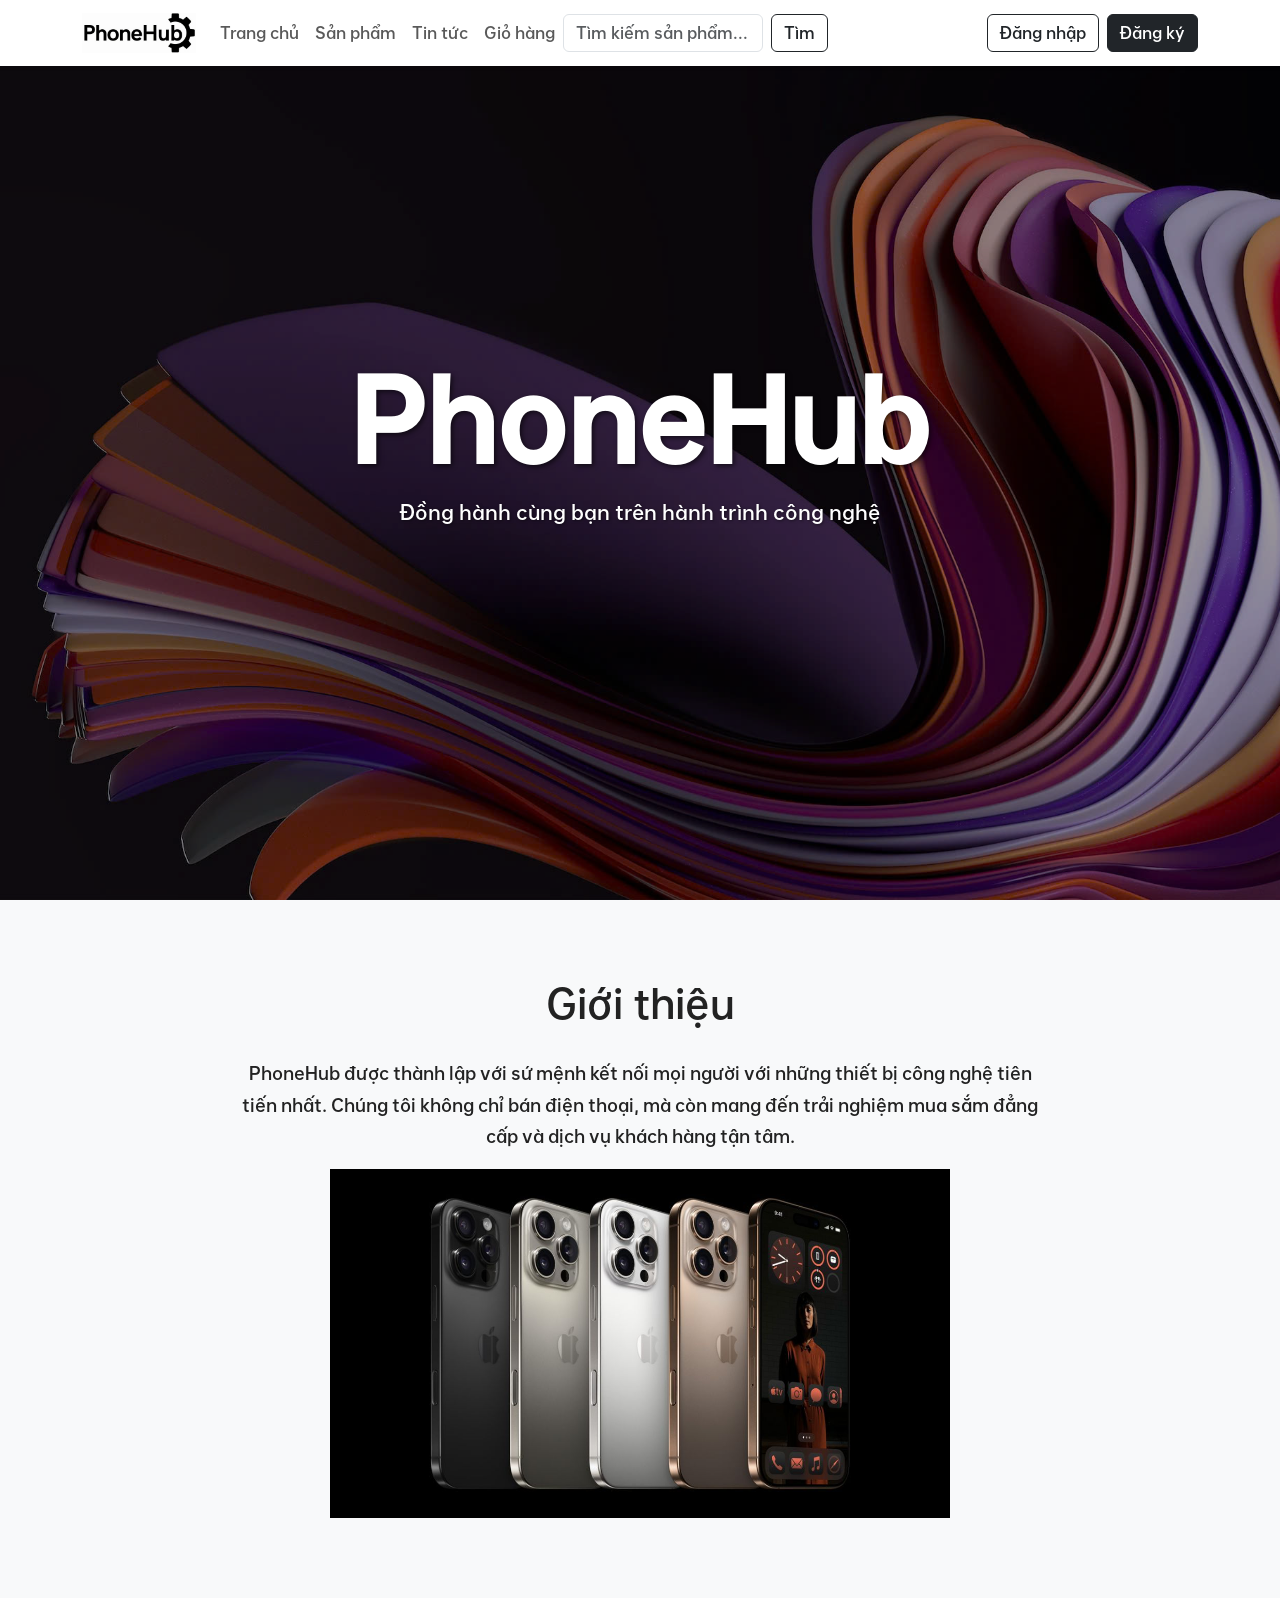
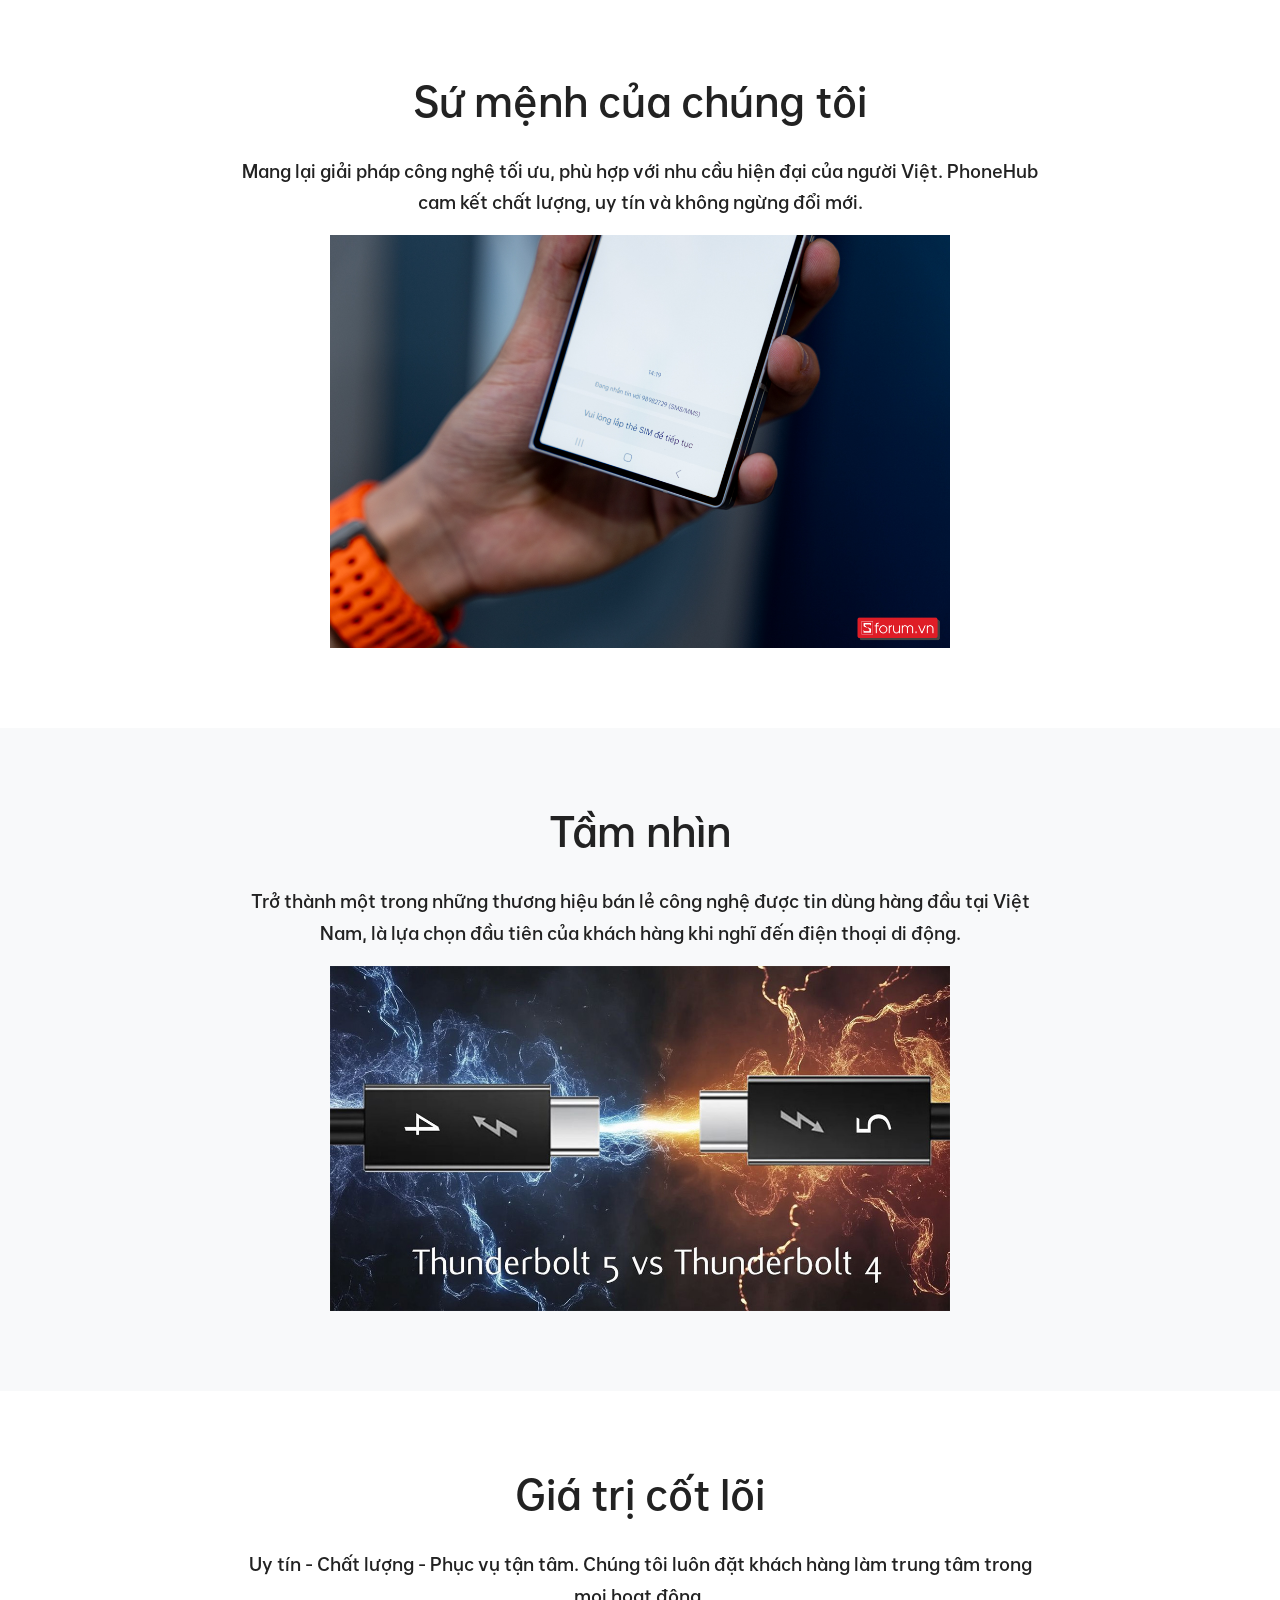
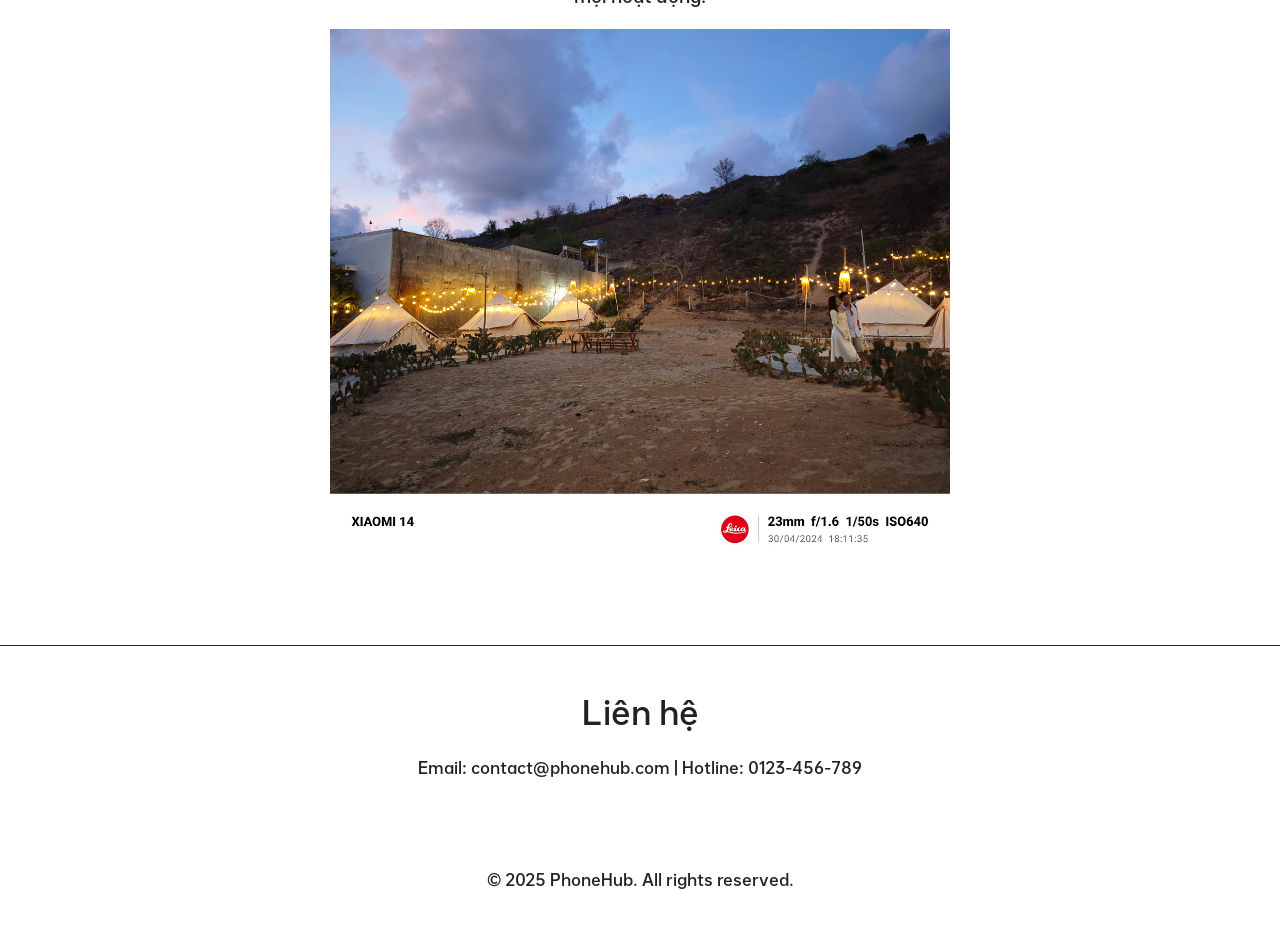
==== commit cffdf2be: "add all" ====
--- a/pages/about.html
+++ b/pages/about.html
@@ -97,7 +97,7 @@
               <a class="nav-link" href="../pages/news.html">Tin tức</a>
             </li>
             <li class="nav-item">
-              <a class="nav-link" href="#contact">Liên hệ</a>
+              <a class="nav-link" href="../pages/about.html">Giỏ hàng</a>
             </li>
             <li class="nav-item d-flex align-items-center">
               <input
